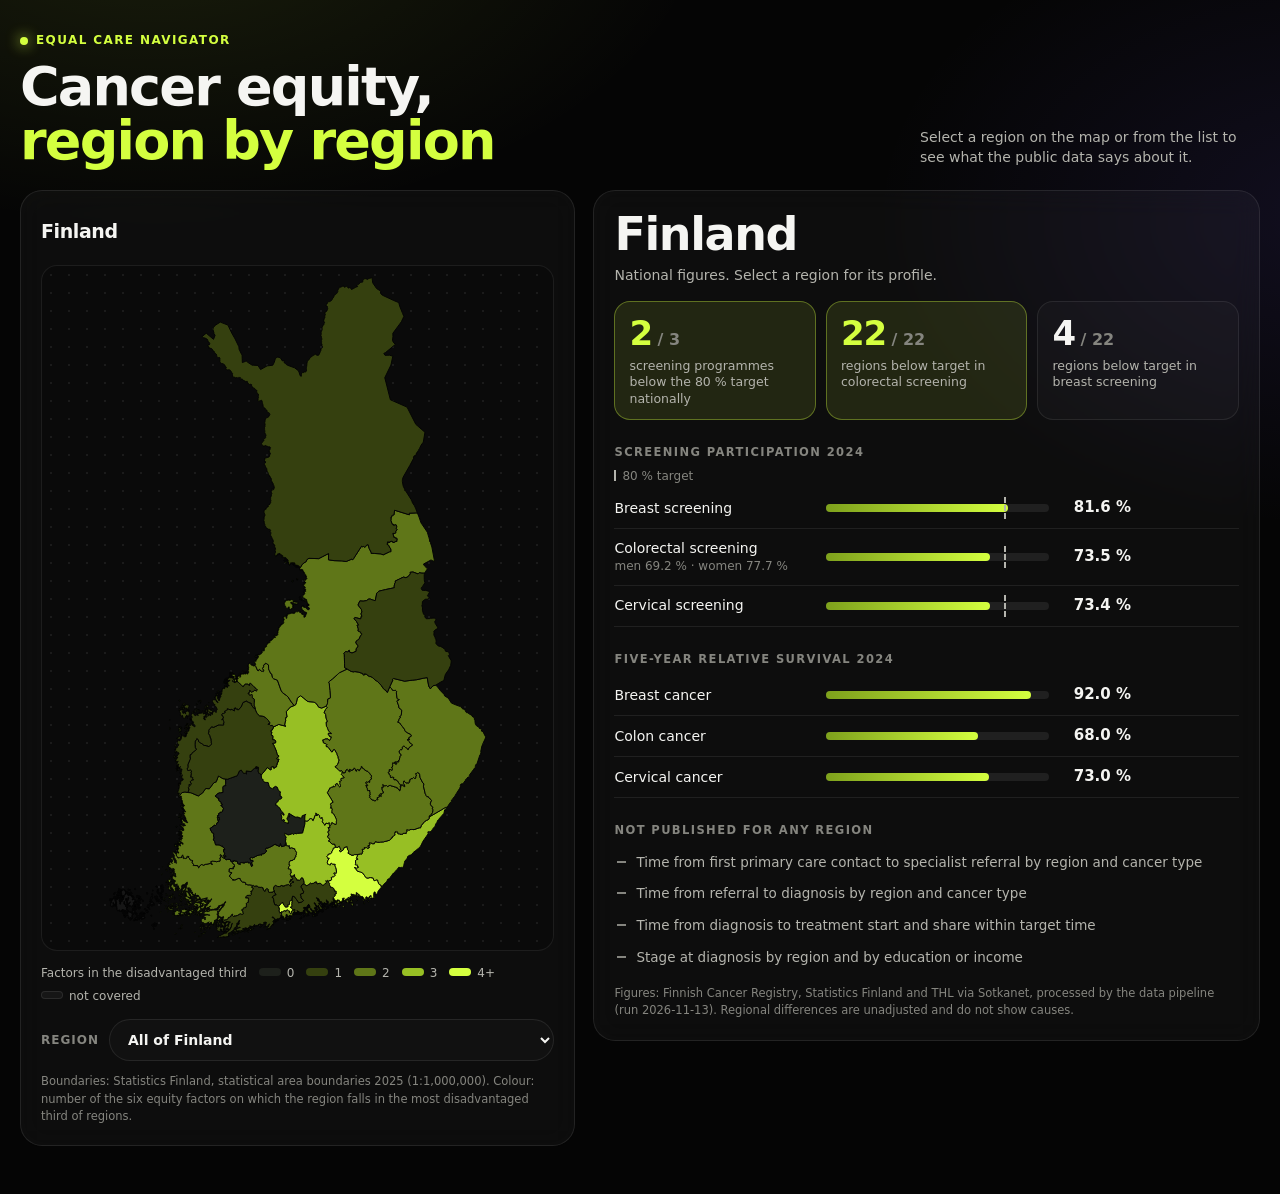
==== pipeline/region_map.html @ d51eeb88 "Add interactive region map on top of the pipeline output - pipeline/region_map.html: clickable map o" ====
<!doctype html>
<html lang="en" data-theme="dark">
<head>
<meta charset="utf-8">
<meta name="viewport" content="width=device-width,initial-scale=1">
<title>Equal Care Region Map</title>
<style>
/* Dark, high-contrast look: near-black surfaces, one vivid accent, large type.
   The page is dark in every colour scheme by design. */
:root{
  color-scheme:dark;
  --page:#050505; --card:rgba(255,255,255,.035); --card-line:rgba(255,255,255,.09); --line:rgba(255,255,255,.08);
  --text:#f5f5f2; --text-2:#b4b4ad; --text-3:#85857f;
  --accent:#d4ff3f; --accent-ink:#0a0d00; --accent-soft:rgba(212,255,63,.10); --accent-line:rgba(212,255,63,.35);
  --track:rgba(255,255,255,.08); --mark:#ffffff;
  /* map ramp: one hue, brighter = disadvantaged on more factors */
  --c0:#1d201b; --c1:#35400f; --c2:#5f7618; --c3:#97bf24; --c4:#d4ff3f; --na:#161616; --sea:#0a0a0a;
}
*{box-sizing:border-box}
html{background:var(--page)}
body{margin:0;min-height:100vh;color:var(--text);font:15px/1.45 "Inter","SF Pro Display",system-ui,-apple-system,"Segoe UI",Arial,sans-serif;
  background:
    radial-gradient(900px 520px at 12% -8%,rgba(212,255,63,.10),transparent 62%),
    radial-gradient(760px 520px at 104% 18%,rgba(120,90,255,.10),transparent 60%),
    var(--page);
  -webkit-font-smoothing:antialiased}
.wrap{max-width:1320px;margin:0 auto;padding:0 20px 48px}
header{display:flex;align-items:flex-end;justify-content:space-between;gap:16px;flex-wrap:wrap;padding:30px 0 22px}
.eyebrow{display:inline-flex;align-items:center;gap:8px;font-size:12px;font-weight:700;letter-spacing:1.4px;text-transform:uppercase;color:var(--accent);margin-bottom:10px}
.eyebrow:before{content:"";width:8px;height:8px;border-radius:50%;background:var(--accent);box-shadow:0 0 14px var(--accent)}
h1{font-size:clamp(30px,4.4vw,54px);line-height:1;margin:0;letter-spacing:-1.8px;font-weight:800}
h1 em{font-style:normal;color:var(--accent)}
header p{margin:0;color:var(--text-2);max-width:340px;font-size:14px}
.layout{display:grid;grid-template-columns:minmax(0,5fr) minmax(0,6fr);gap:18px;align-items:start}
.card{background:var(--card);border:1px solid var(--card-line);border-radius:22px;padding:20px;min-width:0;backdrop-filter:blur(14px);-webkit-backdrop-filter:blur(14px)}
.mapcard{position:sticky;top:14px}
.maphead{display:flex;align-items:center;justify-content:space-between;gap:10px;margin-bottom:12px;min-height:42px}
.maphead b{font-size:19px;letter-spacing:-.4px}
button{font:inherit;cursor:pointer}
.btn{border:0;background:var(--accent);color:var(--accent-ink);padding:9px 16px;border-radius:999px;font-weight:700;font-size:13.5px;min-height:40px;transition:transform .15s,box-shadow .15s}
.btn:hover{transform:translateY(-1px);box-shadow:0 6px 24px rgba(212,255,63,.35)}
.btn[hidden]{display:none}
button:focus-visible,select:focus-visible{outline:3px solid var(--text);outline-offset:3px}
.mapbox{position:relative;border-radius:16px;overflow:hidden;border:1px solid var(--line);
  background:radial-gradient(rgba(255,255,255,.07) 1px,transparent 1.2px) 0 0/18px 18px,var(--sea)}
svg.map{display:block;width:100%;height:auto;max-height:76vh}
.region{stroke:#050505;stroke-width:1;stroke-linejoin:round;vector-effect:non-scaling-stroke;shape-rendering:geometricPrecision;cursor:pointer;transition:opacity .3s,filter .3s}
.region.f0{fill:var(--c0)}.region.f1{fill:var(--c1)}.region.f2{fill:var(--c2)}.region.f3{fill:var(--c3)}.region.f4{fill:var(--c4)}.region.na{fill:var(--na)}
.region:hover{filter:brightness(1.35)}
.region:focus-visible{outline:none;stroke:var(--text);stroke-width:2.5}
svg.zoomed .region{opacity:.16}
svg.zoomed .region.sel{opacity:1;stroke:var(--text);stroke-width:1.25;filter:drop-shadow(0 0 10px rgba(212,255,63,.55))}
.legend{display:flex;flex-wrap:wrap;align-items:center;gap:6px 12px;font-size:12px;color:var(--text-2);margin-top:14px}
.legend i{display:inline-block;width:22px;height:8px;border-radius:999px;vertical-align:1px;margin-right:6px}
.pick{display:flex;align-items:center;gap:10px;margin-top:14px;font-size:12px;font-weight:700;letter-spacing:1px;text-transform:uppercase;color:var(--text-3)}
select{font:inherit;font-size:14px;font-weight:600;letter-spacing:0;text-transform:none;color:var(--text);background:#111;border:1px solid var(--card-line);border-radius:999px;padding:9px 14px;min-height:42px;flex:1;min-width:0}
.src{font-size:11.5px;color:var(--text-3);margin:12px 0 0;line-height:1.5}
h2{font-size:clamp(30px,3.6vw,46px);line-height:1;margin:0 0 8px;letter-spacing:-1.4px;font-weight:800}
.lead{color:var(--text-2);margin:0 0 16px;font-size:14px}
.hero{display:grid;grid-template-columns:repeat(3,minmax(0,1fr));gap:10px;margin-bottom:6px}
.stat{border:1px solid var(--line);border-radius:16px;padding:14px 14px 12px;background:rgba(255,255,255,.025)}
.stat b{display:block;font-size:34px;line-height:1;letter-spacing:-1.2px;font-weight:800;font-variant-numeric:tabular-nums}
.stat b small{font-size:16px;font-weight:700;color:var(--text-3);letter-spacing:0}
.stat.hot{border-color:var(--accent-line);background:var(--accent-soft)}
.stat.hot b{color:var(--accent)}
.stat span{display:block;font-size:12.5px;color:var(--text-2);margin-top:8px;line-height:1.3}
h3{font-size:11.5px;text-transform:uppercase;letter-spacing:1.4px;color:var(--text-3);margin:24px 0 8px;font-weight:700}
ul.notes{margin:0;padding:0;list-style:none;font-size:14px}
ul.notes li{position:relative;padding:8px 0 8px 22px;border-bottom:1px solid var(--line)}
ul.notes li:before{content:"";position:absolute;left:2px;top:15px;width:7px;height:7px;border-radius:50%;background:var(--accent)}
.fact{display:grid;grid-template-columns:minmax(120px,1.25fr) minmax(90px,1.4fr) 70px 96px;align-items:center;gap:12px;padding:9px 0;border-bottom:1px solid var(--line);font-size:14px}
.fact .name small{display:block;color:var(--text-3);font-size:12px}
.fact .num{text-align:right;font-variant-numeric:tabular-nums;font-weight:700;font-size:15px}
.fact .rank{text-align:right;color:var(--text-3);font-size:12.5px;font-variant-numeric:tabular-nums;white-space:nowrap}
.fact .rank.low{color:var(--accent);font-weight:700}
.track{position:relative;height:22px}
.bartrack{position:absolute;left:0;right:0;top:7px;height:8px;border-radius:999px;background:var(--track)}
.bar{position:absolute;left:0;top:7px;height:8px;border-radius:999px;background:linear-gradient(90deg,#7ea11c,var(--accent))}
.mark{position:absolute;top:2px;bottom:2px;width:0;border-left:2px solid var(--mark)}
.target{position:absolute;top:0;bottom:0;width:0;border-left:2px dashed var(--text-2)}
.key{display:flex;flex-wrap:wrap;gap:4px 16px;font-size:12px;color:var(--text-3);margin:0 0 2px}
.key i{display:inline-block;height:11px;vertical-align:-1px;margin-right:6px}
.chip{display:inline-block;font-size:11.5px;font-weight:700;padding:3px 10px;border-radius:999px;white-space:nowrap;border:1px solid var(--card-line);color:var(--text-3)}
.chip.disadvantaged{background:var(--accent);border-color:var(--accent);color:var(--accent-ink)}
.chip.middle{border-color:var(--accent-line);color:var(--accent)}
.factor{display:grid;grid-template-columns:minmax(120px,1.3fr) 108px minmax(90px,1fr) 112px;align-items:center;gap:12px;padding:9px 0;border-bottom:1px solid var(--line);font-size:14px}
.factor small{color:var(--text-3);font-size:12px}
.factor .num{text-align:right;font-variant-numeric:tabular-nums;font-weight:700;white-space:nowrap;font-size:15px}
.factor .med{color:var(--text-3);font-size:12.5px}
.factor .c{text-align:right}
ul.gaps{margin:0;padding:0;list-style:none;font-size:13.5px;color:var(--text-2)}
ul.gaps li{padding:6px 0 6px 22px;position:relative}
ul.gaps li:before{content:"";position:absolute;left:3px;top:14px;width:9px;height:2px;background:var(--text-3)}
.tip{position:fixed;z-index:10;pointer-events:none;background:#fff;color:#0a0a0a;padding:7px 11px;border-radius:10px;font-size:12.5px;font-weight:600;line-height:1.4;display:none;white-space:pre-line;max-width:260px}
@media (max-width:960px){.layout{grid-template-columns:minmax(0,1fr)}.mapcard{position:static}svg.map{max-height:62vh}}
@media (max-width:560px){.wrap{padding:0 16px 40px}.hero{grid-template-columns:minmax(0,1fr)}.fact{grid-template-columns:minmax(0,1fr) 66px 92px}.fact .track{display:none}
  .factor{grid-template-columns:minmax(0,1fr) 96px 108px}.factor .med{display:none}.card{padding:16px;border-radius:18px}}
@media (prefers-reduced-motion:reduce){.region,.btn{transition:none}}
</style>
</head>
<body>
<div class="wrap">
  <header>
    <div>
      <div class="eyebrow">Equal Care Navigator</div>
      <h1>Cancer equity,<br><em>region by region</em></h1>
    </div>
    <p>Select a region on the map or from the list to see what the public data says about it.</p>
  </header>
  <div class="layout">
    <div class="card mapcard">
      <div class="maphead"><b id="maptitle">Finland</b><button class="btn" id="back" hidden>Show all of Finland</button></div>
      <div class="mapbox"><svg class="map" id="map" role="group" aria-label="Map of Finland by wellbeing services county"></svg></div>
      <div class="legend" id="legend"></div>
      <label class="pick">Region <select id="select" aria-label="Select a region"></select></label>
      <p class="src" id="mapsrc"></p>
    </div>
    <div class="card" id="panel"></div>
  </div>
</div>
<div class="tip" id="tip"></div>

<script src="reference/region_shapes.js"></script>
<script src="output/pipeline-data.js"></script>
<script>
(function(){
const P=window.PIPELINE,G=window.REGION_SHAPES;
if(!P||!G){document.querySelector('.layout').innerHTML='<p>Data not found. Run <code>python3 pipeline/fetch_region_shapes.py</code> and <code>python3 pipeline/run_pipeline.py</code> first.</p>';return;}
const NS='http://www.w3.org/2000/svg',TARGET=80,PAD=40;
const el=(tag,attrs,...kids)=>{const e=document.createElement(tag);
  for(const k in attrs||{}){if(k==='class')e.className=attrs[k];else if(k==='style')e.style.cssText=attrs[k];else e.setAttribute(k,attrs[k]);}
  kids.flat().forEach(c=>{if(c!=null)e.append(c);});return e;};
const tip=document.getElementById('tip');
const FACTOR={income:'Lower income',employment:'Unemployment',education:'Lower education',language:'Language barrier',smoking:'Smoking',primary_care_access:'Slow primary care access'};
const MEASURE={low_income_rate:'low-income rate',unemployment_rate:'unemployed',education_level_index:'education index',other_language_per_1000:'other native language',daily_smokers:'daily smokers',primary_care_wait_over_7_days:'doctor wait over 7 days'};
const SHORT={screening_participation_breast:'Breast screening',screening_participation_cervical:'Cervical screening',screening_participation_colorectal:'Colorectal screening',
  survival_5y_breast:'Breast cancer',survival_5y_cervical:'Cervical cancer',survival_5y_colon:'Colon cancer',cancer_index_age_standardised:'Cancer index, age-standardised'};
const SCREENING=['screening_participation_breast','screening_participation_colorectal','screening_participation_cervical'];
const fmt=(v,unit)=>unit==='percent'?Number(v).toFixed(1)+' %':unit==='per_1000'?Number(v).toFixed(0)+' per 1,000':Number(v).toFixed(1);
const ordinal=n=>n===2?'Second-':n===3?'Third-':'';
const label=k=>(SHORT[k]+(k.startsWith('survival')?' five-year survival':k.startsWith('screening')?' participation':'')).toLowerCase();

/* ---------- data lookups ---------- */
const facts={};                       // region code -> indicator key -> sex -> fact
P.region_facts.forEach(f=>{((facts[f.region_code]=facts[f.region_code]||{})[f.indicator_key]=facts[f.region_code][f.indicator_key]||{})[f.sex]=f;});
const levels={};                      // region code -> factor -> level row
P.region_factor_levels.forEach(r=>{(levels[r.region_code]=levels[r.region_code]||{})[r.factor]=r;});
const counties=Object.keys(levels);
const disCount=code=>Object.values(levels[code]||{}).filter(r=>r.factor_level==='disadvantaged').length;
const val=(code,key,sex)=>{const f=facts[code]&&facts[code][key]&&facts[code][key][sex||'total'];return f?f.value:null;};
// Rank among the 22 regions, 1 = best. "Best" depends on whether higher is better for the indicator.
function rank(code,key){const f=facts[code][key].total,all=counties.map(c=>val(c,key)).filter(v=>v!=null);
  const better=f.higher_is==='better'?all.filter(v=>v>f.value).length:all.filter(v=>v<f.value).length;return {pos:better+1,of:all.length};}
const median=a=>{a=a.slice().sort((x,y)=>x-y);const m=a.length>>1;return a.length%2?a[m]:(a[m-1]+a[m])/2;};

/* ---------- map ---------- */
const svg=document.getElementById('map'),full=[-PAD/2,-PAD/2,G.width+PAD,G.height+PAD];
let view=full.slice(),anim=0;
svg.setAttribute('viewBox',full.join(' '));
G.regions.forEach(r=>{
  const p=document.createElementNS(NS,'path'),inData=!!levels[r.code];
  p.setAttribute('d',r.d);p.setAttribute('class','region '+(inData?'f'+Math.min(disCount(r.code),4):'na'));
  p.setAttribute('tabindex','0');p.setAttribute('role','button');p.dataset.code=r.code;
  p.setAttribute('aria-label',r.name+(inData?', disadvantaged third on '+disCount(r.code)+' of 6 factors':', not part of the 22 regions'));
  p.addEventListener('click',()=>select(r.code));
  p.addEventListener('keydown',e=>{if(e.key==='Enter'||e.key===' '){e.preventDefault();select(r.code);}});
  p.addEventListener('mousemove',e=>{tip.textContent=r.name+(inData?'\nDisadvantaged third on '+disCount(r.code)+' of 6 factors':'');tip.style.display='block';
    tip.style.left=Math.min(e.clientX+14,window.innerWidth-270)+'px';tip.style.top=(e.clientY+16)+'px';});
  p.addEventListener('mouseleave',()=>tip.style.display='none');
  svg.append(p);});
document.getElementById('legend').replaceChildren(el('span',{},'Factors in the disadvantaged third'),
  ...[['c0','0'],['c1','1'],['c2','2'],['c3','3'],['c4','4+'],['na','not covered']].map(([c,l])=>el('span',{},el('i',{style:'background:var(--'+c+');'+(c==='na'?'border:1px solid var(--card-line)':'')}),l)));
document.getElementById('mapsrc').textContent='Boundaries: '+G.source+'. Colour: number of the six equity factors on which the region falls in the most disadvantaged third of regions.';

// Animate the viewBox from the current view to the target view.
function zoomTo(target){
  cancelAnimationFrame(anim);
  if(window.matchMedia('(prefers-reduced-motion: reduce)').matches){view=target.slice();svg.setAttribute('viewBox',view.join(' '));return;}
  const from=view.slice(),start=performance.now(),dur=650;
  const tick=now=>{const t=Math.min((now-start)/dur,1),e=1-Math.pow(1-t,4);
    view=from.map((v,i)=>v+(target[i]-v)*e);svg.setAttribute('viewBox',view.map(v=>v.toFixed(2)).join(' '));
    if(t<1)anim=requestAnimationFrame(tick);};
  anim=requestAnimationFrame(tick);}
// View that shows one region large, keeping the map's aspect ratio so nothing is cropped.
function regionView(r){
  const [x,y,w,h]=r.bbox,ratio=full[2]/full[3],m=Math.max(w,h)*0.14+4;
  let vw=w+2*m,vh=h+2*m;if(vw/vh<ratio)vw=vh*ratio;else vh=vw/ratio;
  return [x+w/2-vw/2,y+h/2-vh/2,vw,vh];}

/* ---------- selection ---------- */
const sel=document.getElementById('select'),back=document.getElementById('back');
sel.append(el('option',{value:''},'All of Finland'),...G.regions.slice().sort((a,b)=>a.name.localeCompare(b.name)).map(r=>el('option',{value:r.code},r.name)));
sel.addEventListener('change',()=>select(sel.value||null));
back.addEventListener('click',()=>select(null));
function select(code){
  sel.value=code||'';back.hidden=!code;
  svg.classList.toggle('zoomed',!!code);
  svg.querySelectorAll('.region').forEach(p=>p.classList.toggle('sel',p.dataset.code===code));
  const r=code&&G.regions.find(x=>x.code===code);
  document.getElementById('maptitle').textContent=r?r.name:'Finland';
  zoomTo(r?regionView(r):full);
  renderPanel(code);
  if(code&&window.innerWidth<=960)document.getElementById('panel').scrollIntoView({behavior:'smooth',block:'start'});}

/* ---------- facts panel ---------- */
function factRow(code,key,opts){
  const f=facts[code][key].total,nat=val('FI',key),isRegion=code!=='FI';
  const track=el('div',{class:'track'});
  if(f.unit==='percent'){track.append(el('div',{class:'bartrack'}),el('div',{class:'bar',style:'width:'+Math.min(f.value,100)+'%'}));
    if(isRegion&&nat!=null)track.append(el('div',{class:'mark',style:'left:'+nat+'%'}));
    if(opts&&opts.target)track.append(el('div',{class:'target',style:'left:'+TARGET+'%'}));}
  const name=el('div',{class:'name'},SHORT[key]||f.indicator_name);
  if(opts&&opts.sub)name.append(el('small',{},opts.sub));
  const rk=isRegion?rank(code,key):null;
  return el('div',{class:'fact'},name,track,el('div',{class:'num'},fmt(f.value,f.unit)),
    el('div',{class:'rank'+(rk&&rk.pos>rk.of-3?' low':'')},isRegion?'rank '+rk.pos+' of '+rk.of:''));}

function notes(code){
  const out=[],n=disCount(code),dis=Object.values(levels[code]).filter(r=>r.factor_level==='disadvantaged').map(r=>FACTOR[r.factor].toLowerCase());
  out.push(n?'In the most disadvantaged third of regions on '+dis.join(', ')+'.':'Not in the most disadvantaged third on any of the six factors.');
  Object.keys(SHORT).forEach(k=>{if(!facts[code][k])return;const r=rank(code,k),f=facts[code][k].total,fromEnd=r.of-r.pos+1;
    const worst=f.higher_is==='better'?'lowest':'highest',best=f.higher_is==='better'?'highest':'lowest';
    if(fromEnd<=3){const w=ordinal(fromEnd)+worst;out.push(w[0].toUpperCase()+w.slice(1)+' '+label(k)+' of the '+r.of+' regions ('+fmt(f.value,f.unit)+').');}
    else if(r.pos===1)out.push(best[0].toUpperCase()+best.slice(1)+' '+label(k)+' of the '+r.of+' regions ('+fmt(f.value,f.unit)+').');});
  return out.slice(0,5);}

// The indicator on which the region ranks worst, for the headline tile.
function worstRank(code){
  return Object.keys(SHORT).filter(k=>facts[code][k]).map(k=>({k,r:rank(code,k)})).sort((a,b)=>b.r.pos-a.r.pos)[0];}

function renderPanel(code){
  const panel=document.getElementById('panel'),kids=[];
  const gaps=P.data_gaps.filter(g=>g.gap_type==='no_open_data').map(g=>g.description.split('. ')[0]);
  if(code&&!levels[code]){
    const r=G.regions.find(x=>x.code===code);
    panel.replaceChildren(el('h2',{},r.name),el('p',{class:'lead'},'This region is not one of the 22 regions covered by the equity analysis, so no categories or rankings are shown.'));return;}
  const c=code||'FI',name=code?G.regions.find(x=>x.code===code).name:'Finland';
  const below=SCREENING.filter(k=>val(c,k)<TARGET).length;
  kids.push(el('h2',{},name),el('p',{class:'lead'},code?'Latest published figures, compared with Finland and the other 21 regions.':'National figures. Select a region for its profile.'));

  const stat=(big,small,text,hot)=>el('div',{class:'stat'+(hot?' hot':'')},el('b',{},big,el('small',{},small)),el('span',{},text));
  if(code){const n=disCount(code),w=worstRank(code);
    kids.push(el('div',{class:'hero'},
      stat(String(n),' / 6','equity factors in the most disadvantaged third',n>=3),
      stat(String(below),' / 3','screening programmes below the 80 % target',below===3),
      stat(String(w.r.pos),' / '+w.r.of,'weakest rank: '+label(w.k),w.r.pos>w.r.of-3)));
    kids.push(el('h3',{},'At a glance'),el('ul',{class:'notes'},notes(code).map(t=>el('li',{},t))));}
  else{
    const regionsBelow=k=>counties.filter(x=>val(x,k)<TARGET).length;
    kids.push(el('div',{class:'hero'},
      stat(String(below),' / 3','screening programmes below the 80 % target nationally',below>=2),
      stat(String(regionsBelow('screening_participation_colorectal')),' / '+counties.length,'regions below target in colorectal screening',true),
      stat(String(regionsBelow('screening_participation_breast')),' / '+counties.length,'regions below target in breast screening',false)));}

  const year=k=>facts[c][k].total.year;
  kids.push(el('h3',{},'Screening participation '+year('screening_participation_breast')),
    el('div',{class:'key'},el('span',{},el('i',{style:'border-left:2px dashed var(--text-2)'}),'80 % target'),code?el('span',{},el('i',{style:'border-left:2px solid var(--mark)'}),'Finland'):null),
    factRow(c,'screening_participation_breast',{target:1}),
    factRow(c,'screening_participation_colorectal',{target:1,sub:'men '+fmt(val(c,'screening_participation_colorectal','male'),'percent')+' · women '+fmt(val(c,'screening_participation_colorectal','female'),'percent')}),
    factRow(c,'screening_participation_cervical',{target:1}));
  kids.push(el('h3',{},'Five-year relative survival '+year('survival_5y_breast')),
    factRow(c,'survival_5y_breast'),factRow(c,'survival_5y_colon'),factRow(c,'survival_5y_cervical'));
  if(code)kids.push(el('h3',{},'Disease burden '+year('cancer_index_age_standardised')),
    factRow(c,'cancer_index_age_standardised',{sub:'Finland = 100, lower is better'}));

  if(code){
    kids.push(el('h3',{},'Equity factors'));
    Object.keys(FACTOR).forEach(f=>{const r=levels[code][f];if(!r)return;
      const all=counties.map(x=>Number(levels[x][f].context_value));
      const unit=r.context_indicator==='other_language_per_1000'?'per_1000':r.context_indicator==='education_level_index'?'index':'percent';
      kids.push(el('div',{class:'factor'},el('div',{},FACTOR[f],el('br'),el('small',{},MEASURE[r.context_indicator]+' '+r.context_year)),
        el('div',{class:'num'},fmt(r.context_value,unit)),el('div',{class:'med'},'median of regions '+fmt(median(all),unit)),
        el('div',{class:'c'},el('span',{class:'chip '+r.factor_level},r.factor_level))));});
  }
  kids.push(el('h3',{},code?'Not published for this or any region':'Not published for any region'),el('ul',{class:'gaps'},gaps.slice(0,4).map(g=>el('li',{},g))));
  kids.push(el('p',{class:'src'},'Figures: Finnish Cancer Registry, Statistics Finland and THL via Sotkanet, processed by the data pipeline (run '+P.lineage.run_finished_utc.slice(0,10)+'). Regional differences are unadjusted and do not show causes.'));
  panel.replaceChildren(...kids);}

select(null);
})();
</script>
</body>
</html>
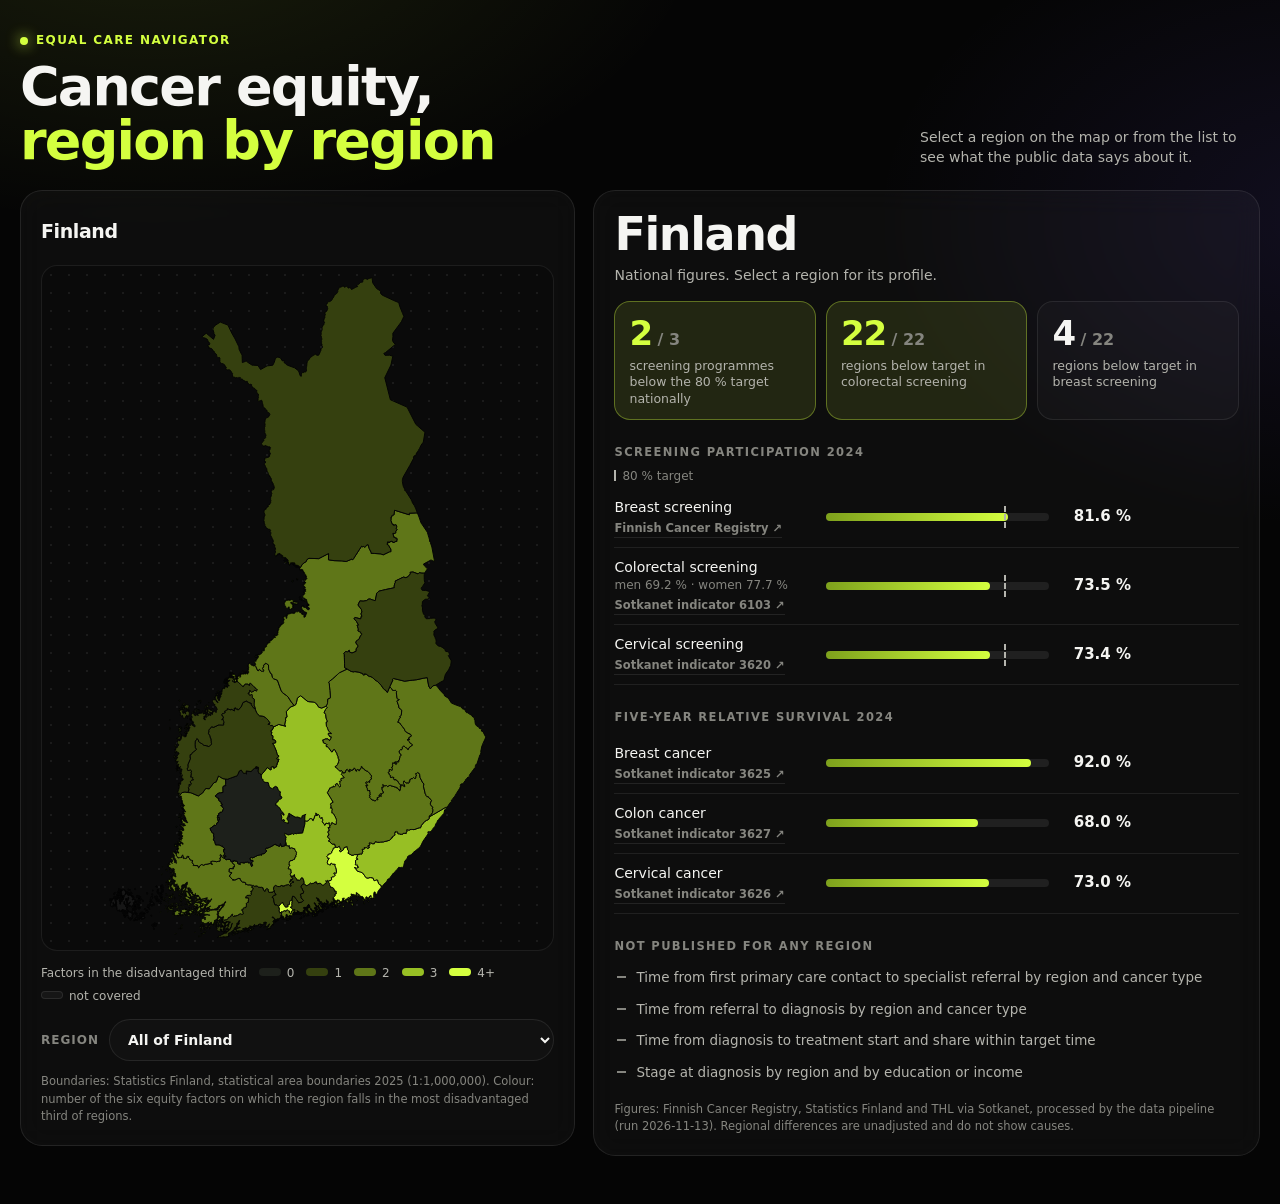
==== commit 534e8e78: "Link every figure on the region map to its source - step 4 points each Sotkanet figure at the page o" ====
--- a/pipeline/region_map.html
+++ b/pipeline/region_map.html
@@ -70,6 +70,9 @@
 ul.notes li:before{content:"";position:absolute;left:2px;top:15px;width:7px;height:7px;border-radius:50%;background:var(--accent)}
 .fact{display:grid;grid-template-columns:minmax(120px,1.25fr) minmax(90px,1.4fr) 70px 96px;align-items:center;gap:12px;padding:9px 0;border-bottom:1px solid var(--line);font-size:14px}
 .fact .name small{display:block;color:var(--text-3);font-size:12px}
+a.srcl{display:inline-block;font-size:11.5px;font-weight:600;color:var(--text-3);text-decoration:none;border-bottom:1px solid var(--card-line);margin-top:2px}
+a.srcl:hover,a.srcl:focus-visible{color:var(--accent);border-color:var(--accent)}
+a.srcl:focus-visible{outline:2px solid var(--text);outline-offset:2px}
 .fact .num{text-align:right;font-variant-numeric:tabular-nums;font-weight:700;font-size:15px}
 .fact .rank{text-align:right;color:var(--text-3);font-size:12.5px;font-variant-numeric:tabular-nums;white-space:nowrap}
 .fact .rank.low{color:var(--accent);font-weight:700}
@@ -138,6 +141,12 @@
 const SCREENING=['screening_participation_breast','screening_participation_colorectal','screening_participation_cervical'];
 const fmt=(v,unit)=>unit==='percent'?Number(v).toFixed(1)+' %':unit==='per_1000'?Number(v).toFixed(0)+' per 1,000':Number(v).toFixed(1);
 const ordinal=n=>n===2?'Second-':n===3?'Third-':'';
+// Small link to the page a figure comes from, named after the publisher.
+function sourceLink(url){
+  if(!url)return null;
+  const id=(url.match(/indicators\/(\d+)/)||[])[1];
+  const name=id?'Sotkanet indicator '+id:url.includes('cancerregistry')?'Finnish Cancer Registry':'Source';
+  return el('a',{class:'srcl',href:url,target:'_blank',rel:'noopener','aria-label':'Source: '+name+' (opens in a new tab)'},name+' ↗');}
 const label=k=>(SHORT[k]+(k.startsWith('survival')?' five-year survival':k.startsWith('screening')?' participation':'')).toLowerCase();
 
 /* ---------- data lookups ---------- */
@@ -211,6 +220,8 @@
     if(opts&&opts.target)track.append(el('div',{class:'target',style:'left:'+TARGET+'%'}));}
   const name=el('div',{class:'name'},SHORT[key]||f.indicator_name);
   if(opts&&opts.sub)name.append(el('small',{},opts.sub));
+  if(!(opts&&opts.sub))name.append(el('br'));   // a sub-line is a block and already ends the line
+  const link=sourceLink(f.source_url);if(link)name.append(link);
   const rk=isRegion?rank(code,key):null;
   return el('div',{class:'fact'},name,track,el('div',{class:'num'},fmt(f.value,f.unit)),
     el('div',{class:'rank'+(rk&&rk.pos>rk.of-3?' low':'')},isRegion?'rank '+rk.pos+' of '+rk.of:''));}
@@ -268,7 +279,7 @@
     Object.keys(FACTOR).forEach(f=>{const r=levels[code][f];if(!r)return;
       const all=counties.map(x=>Number(levels[x][f].context_value));
       const unit=r.context_indicator==='other_language_per_1000'?'per_1000':r.context_indicator==='education_level_index'?'index':'percent';
-      kids.push(el('div',{class:'factor'},el('div',{},FACTOR[f],el('br'),el('small',{},MEASURE[r.context_indicator]+' '+r.context_year)),
+      kids.push(el('div',{class:'factor'},el('div',{},FACTOR[f],el('br'),el('small',{},MEASURE[r.context_indicator]+' '+r.context_year),el('br'),sourceLink(P.indicator_sources[r.context_indicator])),
         el('div',{class:'num'},fmt(r.context_value,unit)),el('div',{class:'med'},'median of regions '+fmt(median(all),unit)),
         el('div',{class:'c'},el('span',{class:'chip '+r.factor_level},r.factor_level))));});
   }
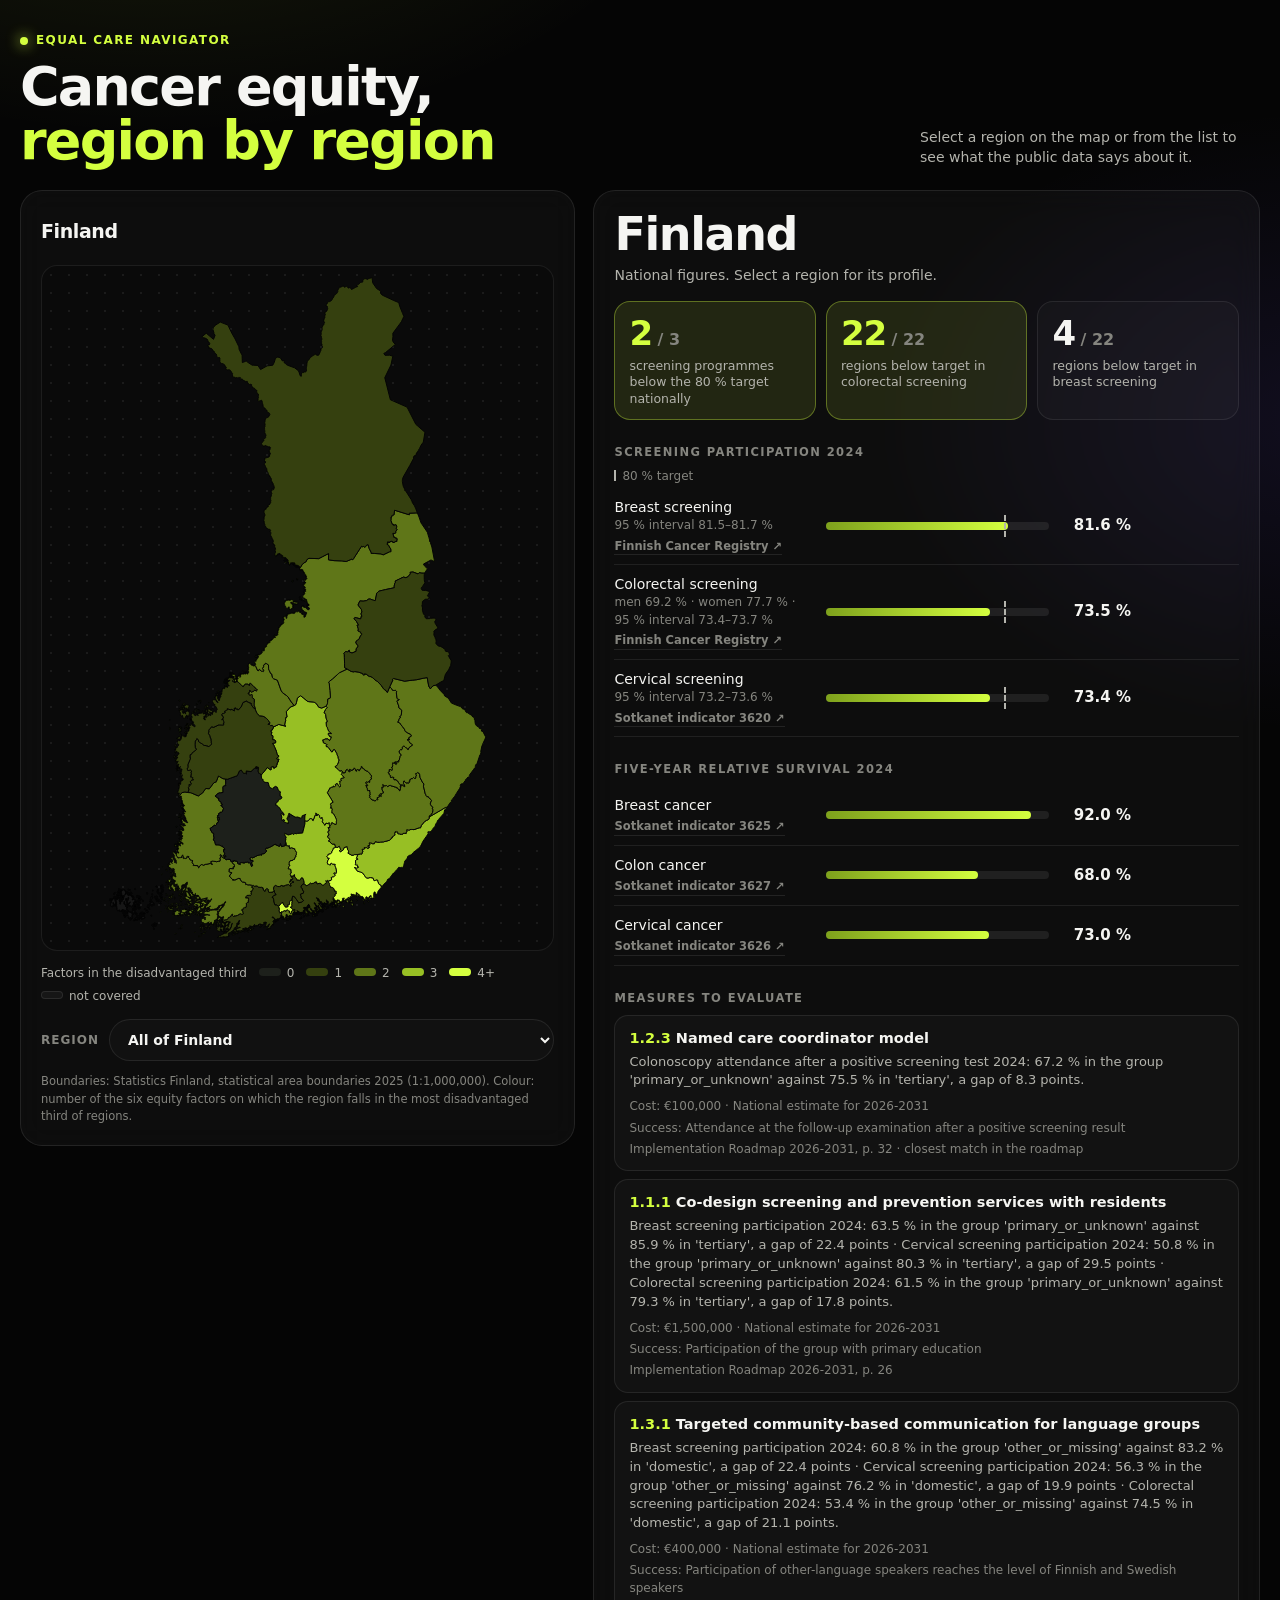
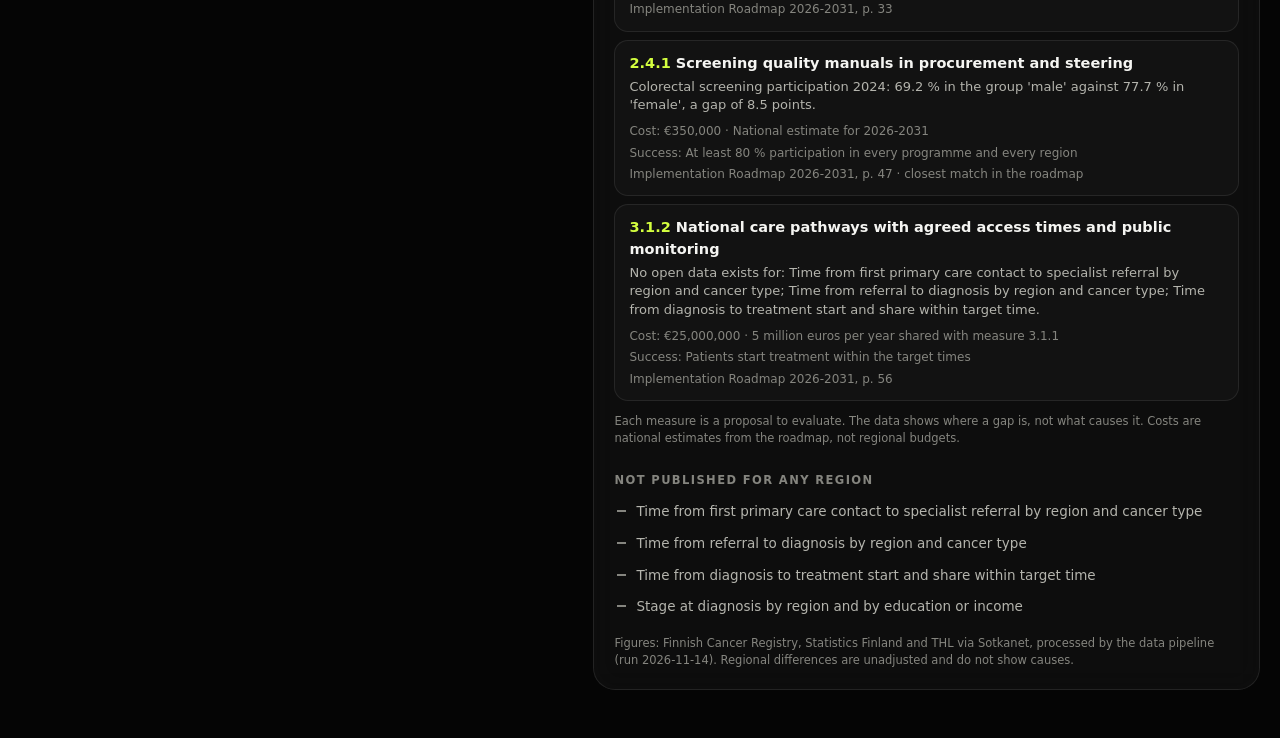
==== commit 787b54da: "Extend the data pipeline to 18 steps with statistics, recommendations and tests Data - add screening" ====
--- a/pipeline/region_map.html
+++ b/pipeline/region_map.html
@@ -91,6 +91,11 @@
 .factor .num{text-align:right;font-variant-numeric:tabular-nums;font-weight:700;white-space:nowrap;font-size:15px}
 .factor .med{color:var(--text-3);font-size:12.5px}
 .factor .c{text-align:right}
+.rec{border:1px solid var(--line);border-radius:14px;padding:12px 14px;margin-top:8px;background:rgba(255,255,255,.025)}
+.rec b{display:block;font-size:14.5px;margin-bottom:4px}
+.rec b span{color:var(--accent)}
+.rec p{margin:0;font-size:13px;color:var(--text-2);line-height:1.45}
+.rec .meta{display:flex;flex-wrap:wrap;gap:4px 16px;margin-top:8px;font-size:12px;color:var(--text-3)}
 ul.gaps{margin:0;padding:0;list-style:none;font-size:13.5px;color:var(--text-2)}
 ul.gaps li{padding:6px 0 6px 22px;position:relative}
 ul.gaps li:before{content:"";position:absolute;left:3px;top:14px;width:9px;height:2px;background:var(--text-3)}
@@ -219,7 +224,11 @@
     if(isRegion&&nat!=null)track.append(el('div',{class:'mark',style:'left:'+nat+'%'}));
     if(opts&&opts.target)track.append(el('div',{class:'target',style:'left:'+TARGET+'%'}));}
   const name=el('div',{class:'name'},SHORT[key]||f.indicator_name);
-  if(opts&&opts.sub)name.append(el('small',{},opts.sub));
+  // The interval shows how certain the percentage is; it is wide for small regions.
+  const ci=f.ci_low!==''&&f.ci_low!=null?'95 % interval '+Number(f.ci_low).toFixed(1)+'–'+Number(f.ci_high).toFixed(1)+' %':'';
+  const sub=[opts&&opts.sub,ci].filter(Boolean).join(' · ');
+  opts=Object.assign({},opts,{sub:sub});
+  if(opts.sub)name.append(el('small',{},opts.sub));
   if(!(opts&&opts.sub))name.append(el('br'));   // a sub-line is a block and already ends the line
   const link=sourceLink(f.source_url);if(link)name.append(link);
   const rk=isRegion?rank(code,key):null;
@@ -283,6 +292,21 @@
         el('div',{class:'num'},fmt(r.context_value,unit)),el('div',{class:'med'},'median of regions '+fmt(median(all),unit)),
         el('div',{class:'c'},el('span',{class:'chip '+r.factor_level},r.factor_level))));});
   }
+  // Measures the pipeline links to this region's gaps (or to the national gaps).
+  const recs=P.recommendations.filter(r=>r.region_code===c);
+  if(recs.length){
+    kids.push(el('h3',{},'Measures to evaluate'));
+    const seen=new Set();
+    recs.forEach(r=>{
+      // Nationally the same measure is triggered by several programmes; show it once.
+      if(seen.has(r.measure_id))return;seen.add(r.measure_id);
+      const all=recs.filter(x=>x.measure_id===r.measure_id);
+      const cost=r.cost_eur?'€'+Number(r.cost_eur).toLocaleString('en-GB')+' · '+r.cost_note:r.cost_note;
+      kids.push(el('div',{class:'rec'},el('b',{},el('span',{},r.measure_id+' '),r.measure),
+        el('p',{},all.map(x=>x.trigger).join(' · ')+'.'),
+        el('div',{class:'meta'},el('span',{},'Cost: '+cost),el('span',{},'Success: '+r.success_kpi),
+          el('span',{},r.source+(r.fit==='direct'?'':' · closest match in the roadmap')))));});
+    kids.push(el('p',{class:'src'},'Each measure is a proposal to evaluate. The data shows where a gap is, not what causes it. Costs are national estimates from the roadmap, not regional budgets.'));}
   kids.push(el('h3',{},code?'Not published for this or any region':'Not published for any region'),el('ul',{class:'gaps'},gaps.slice(0,4).map(g=>el('li',{},g))));
   kids.push(el('p',{class:'src'},'Figures: Finnish Cancer Registry, Statistics Finland and THL via Sotkanet, processed by the data pipeline (run '+P.lineage.run_finished_utc.slice(0,10)+'). Regional differences are unadjusted and do not show causes.'));
   panel.replaceChildren(...kids);}
